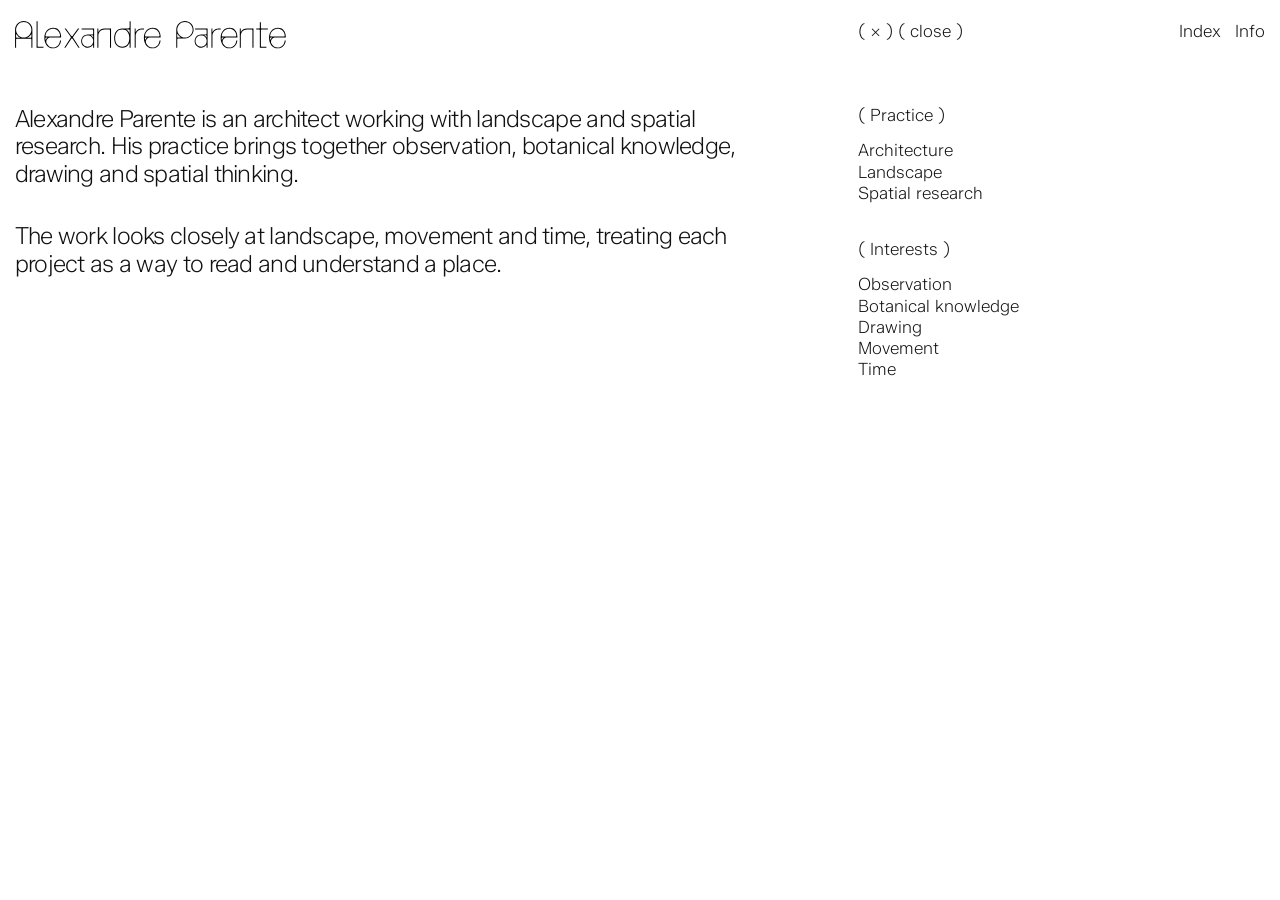
==== info.html @ e37f01ba "draft--1--" ====
<!doctype html>
<html lang="en">
  <head>
    <meta charset="UTF-8" />
    <meta name="viewport" content="width=device-width, initial-scale=1.0" />
    <meta
      name="description"
      content="Information about Alexandre Parente's work with landscape and spatial research."
    />
    <meta name="author" content="Alexandre Parente" />
    <meta name="theme-color" content="#ffffff" />
    <title>Info — Alexandre Parente</title>
    <link rel="stylesheet" href="style.css" />
  </head>

  <body class="information-page">
    <header class="site-header" aria-label="Site header">
      <a class="site-brand element-reveal" href="index.html" aria-label="Alexandre Parente, home">
        <img src="assets/graphics/Logo.svg" alt="Alexandre Parente" />
      </a>

      <a class="site-close text-reveal" href="index.html">( × ) ( close )</a>

      <nav class="site-navigation" aria-label="Main navigation">
        <a class="text-link text-reveal" href="index.html">Index</a>
        <a class="text-link text-reveal" href="info.html" aria-current="page">Info</a>
      </nav>
    </header>

    <main class="information-layout">
      <div class="information-copy">
        <p class="text-reveal">
          Alexandre Parente is an architect working with landscape and spatial
          research. His practice brings together observation, botanical knowledge,
          drawing and spatial thinking.
        </p>
        <p class="text-reveal">
          The work looks closely at landscape, movement and time, treating each
          project as a way to read and understand a place.
        </p>
      </div>

      <aside class="information-details" aria-label="Practice">
        <section class="information-group text-reveal">
          <h2>( Practice )</h2>
          <p>Architecture<br />Landscape<br />Spatial research</p>
        </section>

        <section class="information-group text-reveal">
          <h2>( Interests )</h2>
          <p>Observation<br />Botanical knowledge<br />Drawing<br />Movement<br />Time</p>
        </section>
      </aside>
    </main>
  </body>
</html>
---- style.css ----
@font-face {
  font-family: "Zalando Sans";
  src: url("assets/fonts/ZalandoSans-ExtraLight.ttf") format("truetype");
  font-style: normal;
  font-weight: 200;
  font-display: swap;
}

:root {
  color: #111;
  background: #fff;
  font-family: "Zalando Sans", Arial, sans-serif;
  font-size: 14px;
  font-synthesis: none;
  text-rendering: optimizeLegibility;
  -webkit-font-smoothing: antialiased;
  -moz-osx-font-smoothing: grayscale;
  --page-gutter: 1.15vw;
  --grid-gap: 1.15vw;
  --image-transition: 700ms cubic-bezier(0.22, 1, 0.36, 1);
  --reveal-ease: cubic-bezier(0.4, 0, 0.2, 1);
}

* {
  box-sizing: border-box;
}

html {
  scroll-behavior: smooth;
  scroll-snap-type: y mandatory;
}

body {
  min-width: 760px;
  margin: 0;
  background: #fff;
  font-size: 17px;
  font-weight: 200;
}

button,
a {
  color: inherit;
  font: inherit;
}

button {
  padding: 0;
  border: 0;
  background: none;
}

.site-header,
.project {
  display: grid;
  grid-template-columns: repeat(12, minmax(0, 1fr));
  column-gap: var(--grid-gap);
  padding-inline: var(--page-gutter);
}

.site-header {
  position: fixed;
  z-index: 5;
  inset: 0;
  align-items: center;
  pointer-events: none;
}

.site-brand {
  grid-column: 1 / span 3;
  display: block;
  width: min(100%, 23rem);
  line-height: 0;
  pointer-events: auto;
  --reveal-blur: 16px;
}

.site-brand img {
  display: block;
  width: 90%;
  height: auto;
}

.site-navigation {
  grid-column: 12;
  justify-self: end;
  display: flex;
  gap: 1rem;
  width: max-content;
  white-space: nowrap;
  pointer-events: auto;
}

.site-navigation > :nth-child(1) {
  --reveal-delay: 180ms;
}

.site-navigation > :nth-child(2) {
  --reveal-delay: 260ms;
}

.site-close {
  display: block;
  grid-column: 9 / span 3;
  justify-self: start;
  color: inherit;
  text-decoration: none;
  white-space: nowrap;
  pointer-events: auto;
  --reveal-delay: 120ms;
}

.text-link,
.dialog-close {
  cursor: pointer;
  text-decoration: none;
}

.text-link:hover,
.dialog-close:hover,
.index-list a:hover {
  opacity: 0.55;
}

.project-index {
  width: 100%;
}

.project {
  min-height: 100vh;
  min-height: 100svh;
  align-items: center;
  scroll-snap-align: start;
  scroll-snap-stop: always;
}

.project-caption {
  grid-column: 5 / span 2;
  display: grid;
  grid-template-columns: auto 1fr;
  align-items: start;
  gap: 1.4rem;
  margin: 0;
  font-size: 17px;
  line-height: 1.25;
}

.project-number {
  white-space: nowrap;
}

.project-title,
.project-location {
  display: block;
}

.project-title {
  margin: 0;
  font: inherit;
}

.project-visual {
  grid-column: 7 / span 5;
  position: relative;
  width: 100%;
  aspect-ratio: 974 / 705;
  margin: 0;
}

.project-slide {
  position: absolute;
  inset: 0;
  width: 100%;
  margin: 0;
  opacity: 0;
  filter: blur(12px);
  transform: scale(1.01);
  pointer-events: none;
  transition:
    opacity var(--image-transition),
    filter var(--image-transition),
    transform var(--image-transition);
}

.project-slide.is-active {
  position: relative;
  opacity: 1;
  pointer-events: auto;
}

.project.is-current .project-slide.is-active {
  filter: blur(0);
  transform: scale(1);
}

.project-slide img {
  display: block;
  width: 100%;
  height: 100%;
  object-fit: cover;
}

.slider-controls {
  position: absolute;
  right: 0;
  bottom: -2rem;
  display: flex;
  gap: 1rem;
}

.slider-controls[hidden] {
  display: none;
}

.slider-control {
  cursor: pointer;
}

.slider-control:disabled {
  cursor: default;
  opacity: 0.35;
}

.site-dialog {
  position: fixed;
  inset: 50% auto auto 50%;
  width: min(42rem, calc(100vw - 3rem));
  max-width: none;
  max-height: min(75vh, 48rem);
  padding: 2rem;
  border: 1px solid #111;
  color: #111;
  background: #fff;
  transform: translate(-50%, -50%);
}

.site-dialog::backdrop {
  background: rgb(255 255 255 / 75%);
}

.dialog-heading {
  display: flex;
  align-items: baseline;
  justify-content: space-between;
  gap: 2rem;
  margin-bottom: 2rem;
}

.dialog-heading h2 {
  margin: 0;
  font-size: inherit;
  font-weight: 200;
}

.index-list {
  display: grid;
  gap: 0.8rem;
  margin: 0;
  padding: 0;
  list-style: none;
}

.index-list a {
  display: grid;
  grid-template-columns: 4rem 1fr auto;
  gap: 1rem;
  color: inherit;
  text-decoration: none;
}

.information-copy {
  max-width: 28rem;
  margin: 0;
  line-height: 1.5;
}

.information-page .site-header {
  align-items: start;
  padding-top: 1.5rem;
}

.information-layout {
  display: grid;
  grid-template-columns: repeat(12, minmax(0, 1fr));
  column-gap: var(--grid-gap);
  min-height: 100vh;
  min-height: 100svh;
  padding: 7.5rem var(--page-gutter) 3rem;
}

.information-page .information-copy {
  grid-column: 1 / span 7;
  max-width: none;
  margin: 0;
  font-size: clamp(1.65rem, 1.85vw, 2.15rem);
  letter-spacing: -0.03em;
  line-height: 1.16;
}

.information-page .information-copy p {
  margin: 0 0 2.5rem;
}

.information-page .information-copy p:nth-child(1) {
  --reveal-delay: 240ms;
}

.information-page .information-copy p:nth-child(2) {
  --reveal-delay: 360ms;
}

.information-details {
  grid-column: 9 / span 3;
  display: flex;
  flex-direction: column;
  align-items: start;
  gap: 2.5rem;
  font-size: 17px;
  line-height: 1.25;
}

.information-group:nth-child(1) {
  --reveal-delay: 440ms;
}

.information-group:nth-child(2) {
  --reveal-delay: 540ms;
}

.information-group h2,
.information-group p {
  margin: 0;
  font: inherit;
}

.information-group h2 {
  margin-bottom: 1rem;
}

.text-reveal {
  animation: text-reveal 1100ms var(--reveal-ease) both;
  animation-delay: var(--reveal-delay, 0ms);
}

.element-reveal {
  animation: element-reveal 1200ms var(--reveal-ease) both;
  animation-delay: var(--reveal-delay, 0ms);
}

@keyframes text-reveal {
  from {
    opacity: 0;
  }

  to {
    opacity: 1;
  }
}

@keyframes element-reveal {
  from {
    filter: blur(var(--reveal-blur, 8px));
    opacity: 0;
  }

  to {
    filter: blur(0);
    opacity: 1;
  }
}

@media (prefers-reduced-motion: reduce) {
  html {
    scroll-behavior: auto;
  }

  .text-reveal,
  .element-reveal {
    animation: none;
  }

  .project-slide {
    transition: none;
    filter: none;
    transform: none;
  }
}
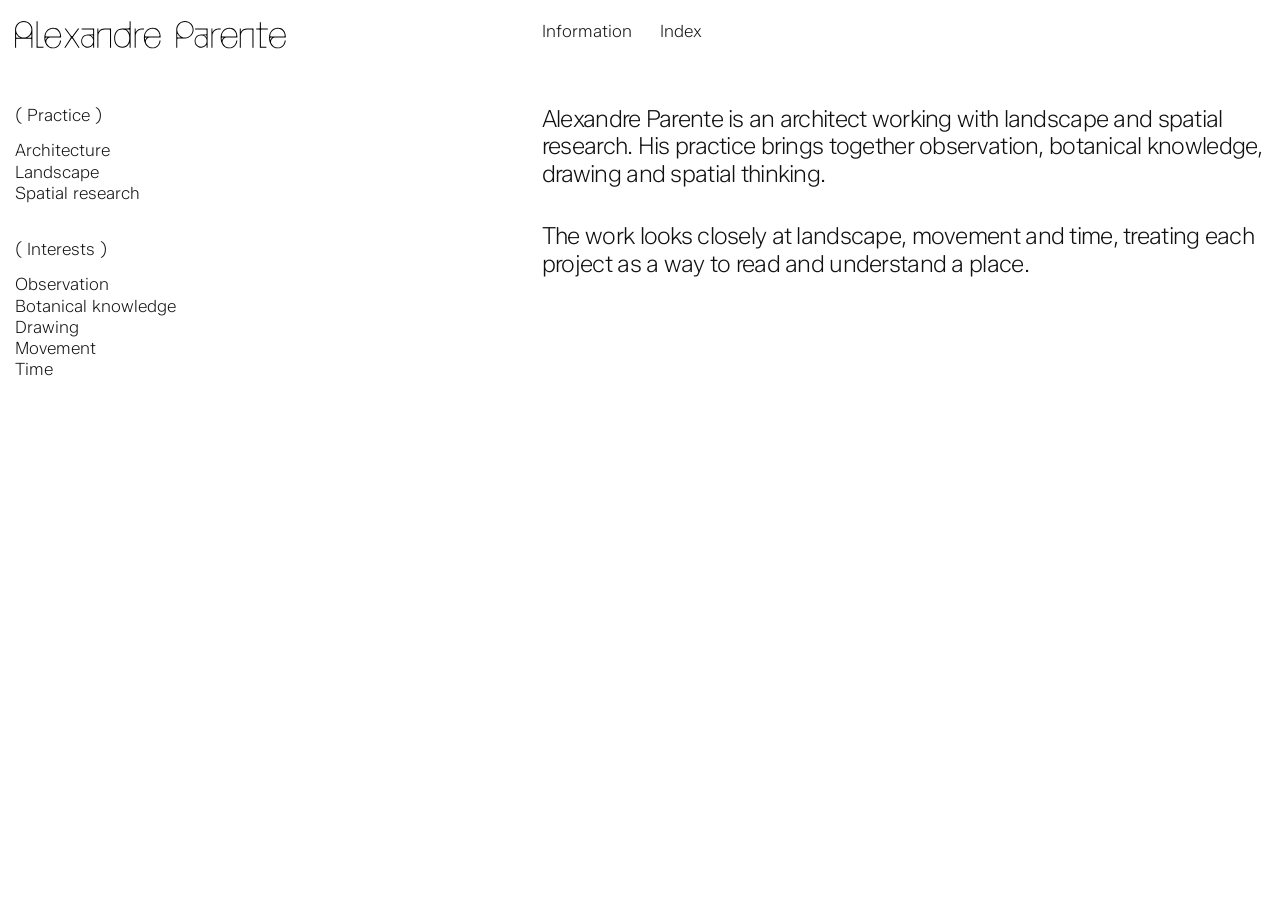
==== commit b2a64bda: "v2" ====
--- a/info.html
+++ b/info.html
@@ -9,21 +9,19 @@
     />
     <meta name="author" content="Alexandre Parente" />
     <meta name="theme-color" content="#ffffff" />
-    <title>Info — Alexandre Parente</title>
+    <title>Information — Alexandre Parente</title>
     <link rel="stylesheet" href="style.css" />
   </head>
 
   <body class="information-page">
     <header class="site-header" aria-label="Site header">
-      <a class="site-brand element-reveal" href="index.html" aria-label="Alexandre Parente, home">
+      <a class="site-brand element-reveal" href="info.html" aria-label="Alexandre Parente, information">
         <img src="assets/graphics/Logo.svg" alt="Alexandre Parente" />
       </a>
 
-      <a class="site-close text-reveal" href="index.html">( × ) ( close )</a>
-
       <nav class="site-navigation" aria-label="Main navigation">
+        <a class="text-link text-reveal" href="info.html" aria-current="page">Information</a>
         <a class="text-link text-reveal" href="index.html">Index</a>
-        <a class="text-link text-reveal" href="info.html" aria-current="page">Info</a>
       </nav>
     </header>
 
--- a/style.css
+++ b/style.css
@@ -17,7 +17,6 @@
   -moz-osx-font-smoothing: grayscale;
   --page-gutter: 1.15vw;
   --grid-gap: 1.15vw;
-  --image-transition: 700ms cubic-bezier(0.22, 1, 0.36, 1);
   --reveal-ease: cubic-bezier(0.4, 0, 0.2, 1);
 }
 
@@ -62,7 +61,8 @@
   position: fixed;
   z-index: 5;
   inset: 0;
-  align-items: center;
+  align-items: start;
+  padding-top: 1.5rem;
   pointer-events: none;
 }
 
@@ -82,10 +82,10 @@
 }
 
 .site-navigation {
-  grid-column: 12;
-  justify-self: end;
+  grid-column: 6 / span 2;
+  justify-self: start;
   display: flex;
-  gap: 1rem;
+  gap: 2rem;
   width: max-content;
   white-space: nowrap;
   pointer-events: auto;
@@ -97,17 +97,6 @@
 
 .site-navigation > :nth-child(2) {
   --reveal-delay: 260ms;
-}
-
-.site-close {
-  display: block;
-  grid-column: 9 / span 3;
-  justify-self: start;
-  color: inherit;
-  text-decoration: none;
-  white-space: nowrap;
-  pointer-events: auto;
-  --reveal-delay: 120ms;
 }
 
 .text-link,
@@ -129,13 +118,16 @@
 .project {
   min-height: 100vh;
   min-height: 100svh;
-  align-items: center;
+  align-items: start;
+  align-content: start;
+  row-gap: 0;
+  padding-top: 7.5rem;
   scroll-snap-align: start;
   scroll-snap-stop: always;
 }
 
 .project-caption {
-  grid-column: 5 / span 2;
+  grid-column: 4 / span 2;
   display: grid;
   grid-template-columns: auto 1fr;
   align-items: start;
@@ -160,65 +152,78 @@
 }
 
 .project-visual {
-  grid-column: 7 / span 5;
+  grid-column: 6 / span 6;
   position: relative;
   width: 100%;
-  aspect-ratio: 974 / 705;
   margin: 0;
 }
 
 .project-slide {
+  display: none;
+  position: relative;
+  width: 100%;
+  margin: 0;
+}
+
+.project-slide.is-active {
+  display: block;
+}
+
+.project-slide img {
+  display: block;
+  width: auto;
+  height: auto;
+  max-width: 100%;
+  max-height: 72svh;
+  object-fit: contain;
+}
+
+.slider-zone {
   position: absolute;
-  inset: 0;
-  width: 100%;
-  margin: 0;
-  opacity: 0;
-  filter: blur(12px);
-  transform: scale(1.01);
-  pointer-events: none;
-  transition:
-    opacity var(--image-transition),
-    filter var(--image-transition),
-    transform var(--image-transition);
-}
-
-.project-slide.is-active {
-  position: relative;
-  opacity: 1;
-  pointer-events: auto;
-}
-
-.project.is-current .project-slide.is-active {
-  filter: blur(0);
-  transform: scale(1);
-}
-
-.project-slide img {
-  display: block;
-  width: 100%;
-  height: 100%;
-  object-fit: cover;
-}
-
-.slider-controls {
+  z-index: 3;
+  top: 0;
+  bottom: 0;
+  width: 50%;
+  cursor: pointer;
+}
+
+.slider-zone--previous {
+  left: 0;
+  cursor: w-resize;
+}
+
+.slider-zone--next {
+  right: 0;
+  cursor: e-resize;
+}
+
+.project-footer {
+  grid-column: 6 / span 2;
+  justify-self: start;
+  display: flex;
+  gap: 2rem;
+  align-items: baseline;
+  width: max-content;
+  font-size: 17px;
+  line-height: 1.2;
+  margin-top: 0;
+  white-space: nowrap;
+}
+
+.image-credit,
+.slide-counter {
+  display: block;
+}
+
+.visually-hidden {
   position: absolute;
-  right: 0;
-  bottom: -2rem;
-  display: flex;
-  gap: 1rem;
-}
-
-.slider-controls[hidden] {
-  display: none;
-}
-
-.slider-control {
-  cursor: pointer;
-}
-
-.slider-control:disabled {
-  cursor: default;
-  opacity: 0.35;
+  width: 1px;
+  height: 1px;
+  padding: 0;
+  overflow: hidden;
+  clip: rect(0, 0, 0, 0);
+  white-space: nowrap;
+  clip-path: inset(50%);
 }
 
 .site-dialog {
@@ -276,20 +281,21 @@
 
 .information-page .site-header {
   align-items: start;
-  padding-top: 1.5rem;
 }
 
 .information-layout {
   display: grid;
   grid-template-columns: repeat(12, minmax(0, 1fr));
   column-gap: var(--grid-gap);
+  align-items: start;
   min-height: 100vh;
   min-height: 100svh;
   padding: 7.5rem var(--page-gutter) 3rem;
 }
 
 .information-page .information-copy {
-  grid-column: 1 / span 7;
+  grid-column: 6 / span 7;
+  align-self: start;
   max-width: none;
   margin: 0;
   font-size: clamp(1.65rem, 1.85vw, 2.15rem);
@@ -310,7 +316,9 @@
 }
 
 .information-details {
-  grid-column: 9 / span 3;
+  grid-column: 1 / span 3;
+  grid-row: 1;
+  align-self: start;
   display: flex;
   flex-direction: column;
   align-items: start;
@@ -364,7 +372,7 @@
   }
 
   to {
-    filter: blur(0);
+    filter: none;
     opacity: 1;
   }
 }
@@ -379,9 +387,4 @@
     animation: none;
   }
 
-  .project-slide {
-    transition: none;
-    filter: none;
-    transform: none;
-  }
-}
+}
